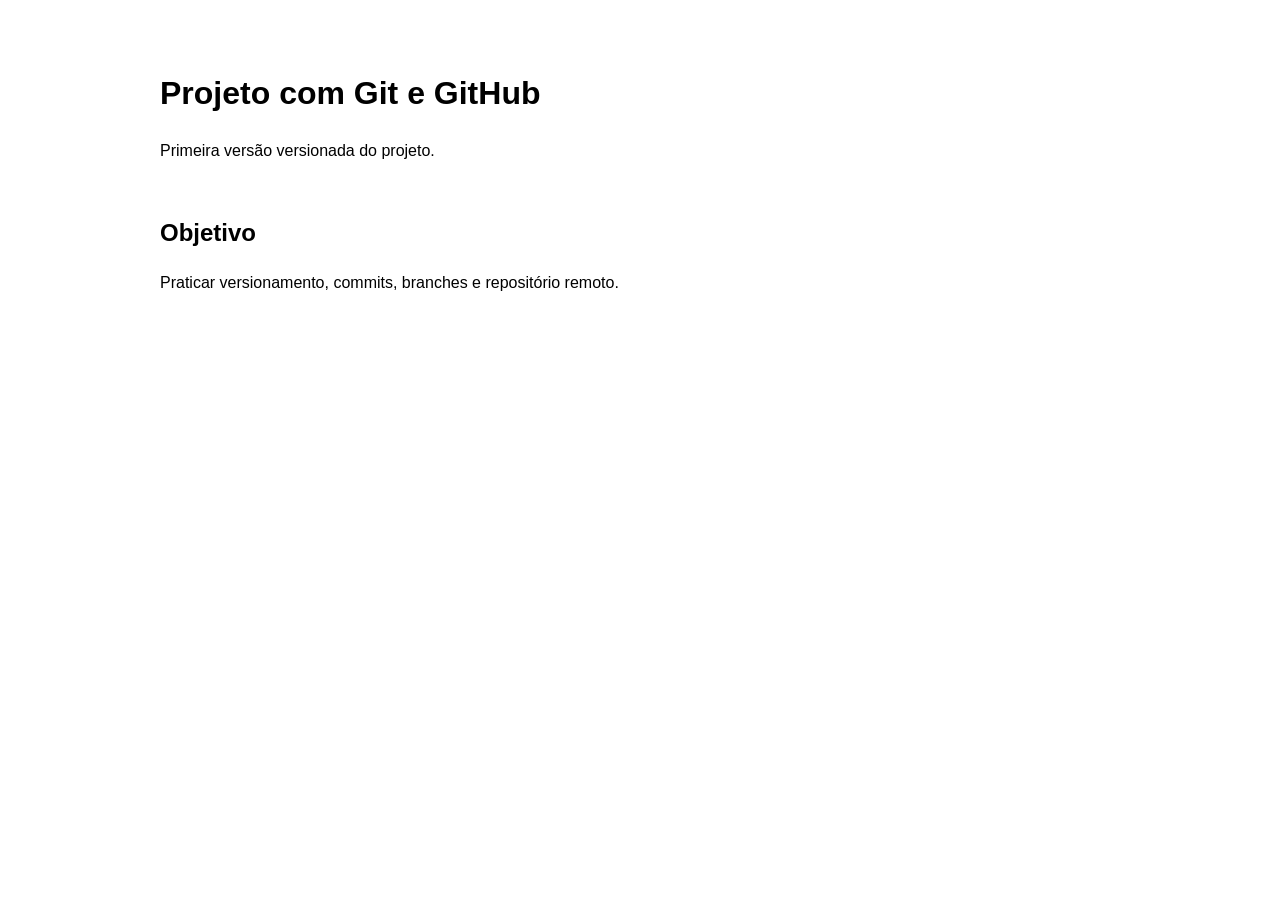
==== index.html @ d48066b3 "Cria estrutura inical do projeto" ====
<!doctype html>
<html lang="pt-BR">
  <head>
    <meta charset="UTF-8" />
    <meta name="viewport" content="width=device-width, initial-scale=1.0" />
    <title>Projeto com Git e GitHub</title>
    <link rel="stylesheet" href="styles.css" />
  </head>
  <body>
    <header>
      <h1>Projeto com Git e GitHub</h1>
      <p>Primeira versão versionada do projeto.</p>
    </header>

    <main>
      <section>
        <h2>Objetivo</h2>
        <p>Praticar versionamento, commits, branches e repositório remoto.</p>
      </section>
    </main>
  </body>
</html>
---- styles.css ----
body {
  margin: 0;
  font-family: Arial, Helvetica, sans-serif;
  line-height: 1.5;
}

header,
main {
  width: min(92%, 60rem);
  margin: 0 auto;
}

header {
  padding: 3rem 0 1rem;
}
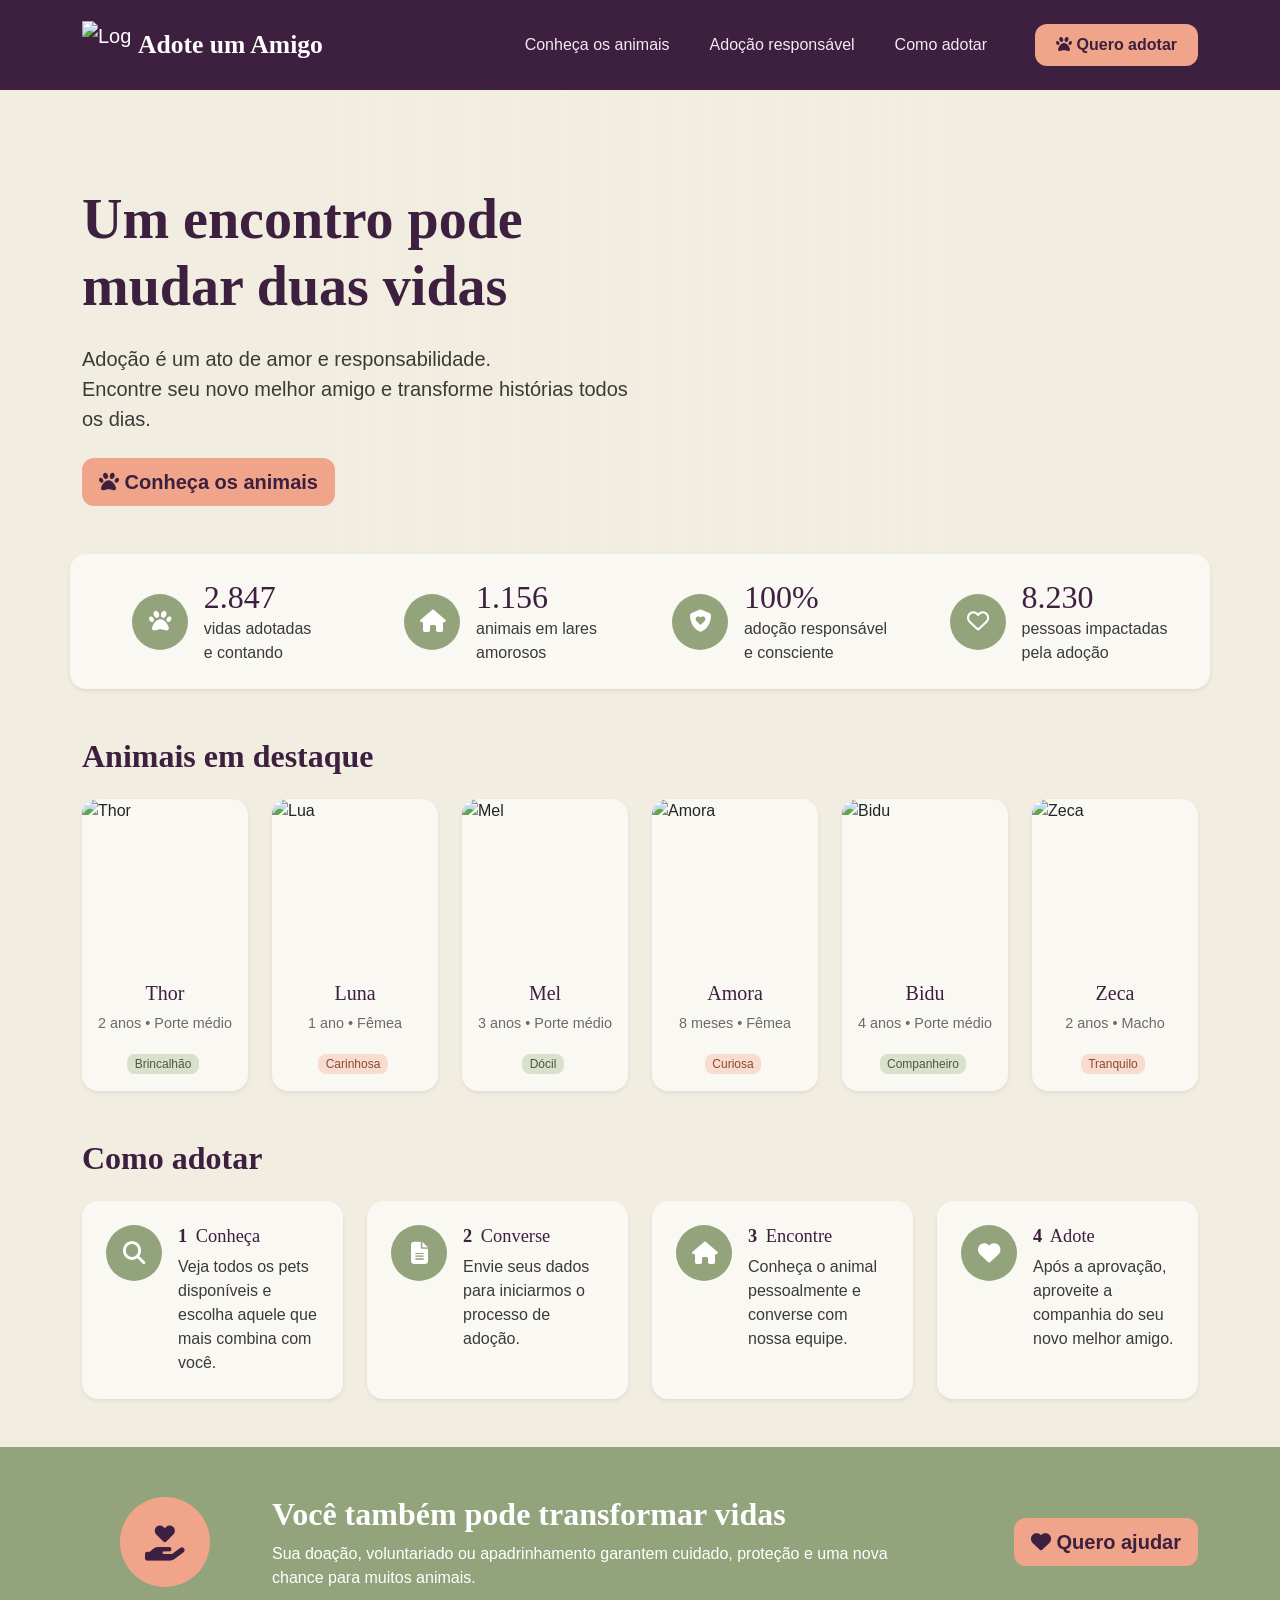
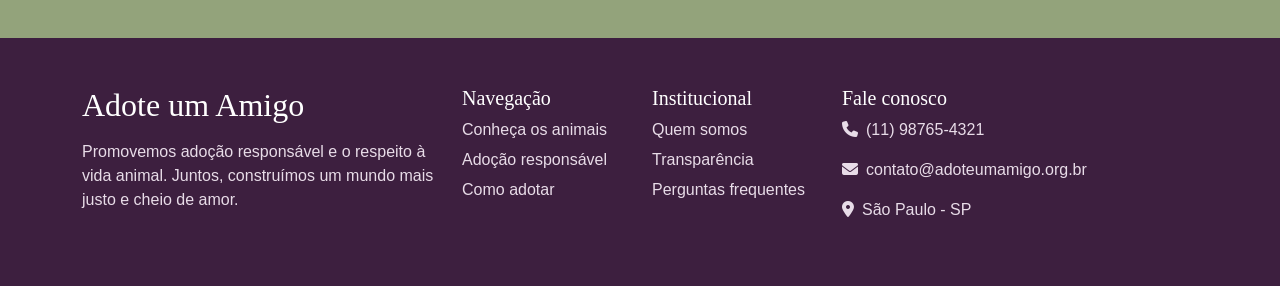
==== commit e8d31c28: "Atualização de Página principal" ====
--- a/index.html
+++ b/index.html
@@ -1,22 +1,282 @@
-<!doctype html>
+<!DOCTYPE html>
 <html lang="pt-BR">
-  <head>
-    <meta charset="UTF-8" />
-    <meta name="viewport" content="width=device-width, initial-scale=1.0" />
-    <title>Projeto com Git e GitHub</title>
-    <link rel="stylesheet" href="styles.css" />
-  </head>
-  <body>
-    <header>
-      <h1>Projeto com Git e GitHub</h1>
-      <p>Primeira versão versionada do projeto.</p>
+
+<head>
+    <meta charset="UTF-8">
+    <meta name="viewport" content="width=device-width, initial-scale=1.0">
+    <title>Adote um Amigo</title>
+    <link href="https://cdn.jsdelivr.net/npm/bootstrap@5.3.8/dist/css/bootstrap.min.css" rel="stylesheet"
+        integrity="sha384-sRIl4kxILFvY47J16cr9ZwB07vP4J8+LH7qKQnuqkuIAvNWLzeN8tE5YBujZqJLB" crossorigin="anonymous">
+    <link rel="stylesheet" href="https://cdnjs.cloudflare.com/ajax/libs/font-awesome/6.7.2/css/all.min.css">
+    <link rel="stylesheet" href="styles.css">
+</head>
+
+<body>
+    <header class="navbar navbar-expand-lg navbar-dark cabecalho py-3">
+        <div class="container">
+            <a class="navbar-brand d-flex align-items-center gap-2" href="#">
+                <img src="imagens/logo.png" class="logo" alt="Logo Adote um Amigo">
+                <span class="titulo-logo">Adote um Amigo</span>
+            </a>
+
+            <div id="menu">
+                <ul class="navbar-nav align-items-center gap-lg-4">
+                    <li class="nav-item">
+                        <a class="nav-link" href="animais.html">Conheça os animais</a>
+                    </li>
+                    <li class="nav-item">
+                        <a class="nav-link" href="#adresponsavel">Adoção responsável</a>
+                    </li>
+                    <li class="nav-item">
+                        <a class="nav-link" href="#cmadotar">Como adotar</a>
+                    </li>
+                    <li class="nav-item ms-lg-3">
+                        <a href="animais.html" class="btn botao-adotar">
+                            <i class="fa-solid fa-paw"></i>
+                            Quero adotar
+                        </a>
+                    </li>
+                </ul>
+            </div>
+        </div>
     </header>
 
-    <main>
-      <section>
-        <h2>Objetivo</h2>
-        <p>Praticar versionamento, commits, branches e repositório remoto.</p>
-      </section>
-    </main>
-  </body>
+    <section id="adresponsavel" class="banner">
+        <div class="container py-5">
+            <div class="row py-lg-5">
+                <div class="col-lg-6">
+                    <h1 class="titulo-banner">
+                        Um encontro pode<br>
+                        mudar duas vidas
+                    </h1>
+                    <p class="fs-5 my-4">
+                        Adoção é um ato de amor e responsabilidade.<br>
+                        Encontre seu novo melhor amigo e transforme histórias todos os dias.
+                    </p>
+                    <a href="animais.html" class="btn btn-lg botao-conhecer">
+                        <i class="fa-solid fa-paw"></i>
+                        Conheça os animais
+                    </a>
+                </div>
+            </div>
+        </div>
+    </section>
+
+    <section class="container estatisticas shadow-sm rounded-4 p-4">
+        <div class="row gy-4 text-center text-md-start">
+            <div class="col-md-3 d-flex align-items-center justify-content-center gap-3">
+                <span class="icone-estatistica">
+                    <i class="fa-solid fa-paw"></i>
+                </span>
+                <div>
+                    <h2 class="mb-0">2.847</h2>
+                    <p class="mb-0">vidas adotadas<br>e contando</p>
+                </div>
+            </div>
+            <div class="col-md-3 d-flex align-items-center justify-content-center gap-3">
+                <span class="icone-estatistica">
+                    <i class="fa-solid fa-house"></i>
+                </span>
+                <div>
+                    <h2 class="mb-0">1.156</h2>
+                    <p class="mb-0">animais em lares<br>amorosos</p>
+                </div>
+            </div>
+            <div class="col-md-3 d-flex align-items-center justify-content-center gap-3">
+                <span class="icone-estatistica">
+                    <i class="fa-solid fa-shield-heart"></i>
+                </span>
+                <div>
+                    <h2 class="mb-0">100%</h2>
+                    <p class="mb-0">adoção responsável<br>e consciente</p>
+                </div>
+            </div>
+            <div class="col-md-3 d-flex align-items-center justify-content-center gap-3">
+                <span class="icone-estatistica">
+                    <i class="fa-regular fa-heart"></i>
+                </span>
+                <div>
+                    <h2 class="mb-0">8.230</h2>
+                    <p class="mb-0">pessoas impactadas<br>pela adoção</p>
+                </div>
+            </div>
+        </div>
+
+    </section>
+
+    <section class="container my-5">
+        <div class="d-flex justify-content-between align-items-center mb-4">
+            <h2 class="titulo-secao mb-0">Animais em destaque</h2>
+        </div>
+        <div class="row gy-4">
+            <div class="col-lg-2 col-md-4 col-sm-6">
+                <div class="card h-100 shadow-sm border-0 rounded-4">
+                    <img src="imagens/thor.jpg" class="card-img-top" alt="Thor">
+                    <div class="card-body text-center">
+                        <h5 class="card-title">Thor</h5>
+                        <p class="card-text">2 anos • Porte médio</p>
+                        <span class="badge tag-verde">Brincalhão</span>
+                    </div>
+                </div>
+            </div>
+            <div class="col-lg-2 col-md-4 col-sm-6">
+                <div class="card h-100 shadow-sm border-0 rounded-4">
+                    <img src="imagens/luna.jpg" class="card-img-top" alt="Lua">
+                    <div class="card-body text-center">
+                        <h5 class="card-title">Luna</h5>
+                        <p class="card-text">1 ano • Fêmea</p>
+                        <span class="badge tag-salmao">Carinhosa</span>
+                    </div>
+                </div>
+            </div>
+            <div class="col-lg-2 col-md-4 col-sm-6">
+                <div class="card h-100 shadow-sm border-0 rounded-4">
+                    <img src="imagens/mel.jpg" class="card-img-top" alt="Mel">
+                    <div class="card-body text-center">
+                        <h5 class="card-title">Mel</h5>
+                        <p class="card-text">3 anos • Porte médio</p>
+                        <span class="badge tag-verde">Dócil</span>
+                    </div>
+                </div>
+            </div>
+            <div class="col-lg-2 col-md-4 col-sm-6">
+                <div class="card h-100 shadow-sm border-0 rounded-4">
+                    <img src="imagens/amora.jpg" class="card-img-top" alt="Amora">
+                    <div class="card-body text-center">
+                        <h5 class="card-title">Amora</h5>
+                        <p class="card-text">8 meses • Fêmea</p>
+                        <span class="badge tag-salmao">Curiosa</span>
+                    </div>
+                </div>
+            </div>
+            <div class="col-lg-2 col-md-4 col-sm-6">
+                <div class="card h-100 shadow-sm border-0 rounded-4">
+                    <img src="imagens/bidu.jpg" class="card-img-top" alt="Bidu">
+                    <div class="card-body text-center">
+                        <h5 class="card-title">Bidu</h5>
+                        <p class="card-text">4 anos • Porte médio</p>
+                        <span class="badge tag-verde">Companheiro</span>
+                    </div>
+                </div>
+            </div>
+            <div class="col-lg-2 col-md-4 col-sm-6">
+                <div class="card h-100 shadow-sm border-0 rounded-4">
+                    <img src="imagens/zeca.jpg" class="card-img-top" alt="Zeca">
+                    <div class="card-body text-center">
+                        <h5 class="card-title">Zeca</h5>
+                        <p class="card-text">2 anos • Macho</p>
+                        <span class="badge tag-salmao">Tranquilo</span>
+                    </div>
+                </div>
+            </div>
+        </div>
+    </section>
+
+    <section id="cmadotar" class="container my-5">
+        <h2 class="titulo-secao mb-4">Como adotar</h2>
+        <div class="row gy-4">
+            <div class="col-lg-3 col-md-6">
+                <div class="passo shadow-sm rounded-4 p-4 h-100 d-flex gap-3">
+                    <span class="icone-passo">
+                        <i class="fa-solid fa-magnifying-glass"></i>
+                    </span>
+                    <div>
+                        <h4><span class="numero-passo">1</span> Conheça</h4>
+                        <p class="mb-0">Veja todos os pets disponíveis e escolha aquele que mais combina com você.</p>
+                    </div>
+                </div>
+            </div>
+            <div class="col-lg-3 col-md-6">
+                <div class="passo shadow-sm rounded-4 p-4 h-100 d-flex gap-3">
+                    <span class="icone-passo">
+                        <i class="fa-solid fa-file-lines"></i>
+                    </span>
+                    <div>
+                        <h4><span class="numero-passo">2</span> Converse</h4>
+                        <p class="mb-0">Envie seus dados para iniciarmos o processo de adoção.</p>
+                    </div>
+                </div>
+            </div>
+            <div class="col-lg-3 col-md-6">
+                <div class="passo shadow-sm rounded-4 p-4 h-100 d-flex gap-3">
+                    <span class="icone-passo">
+                        <i class="fa-solid fa-house"></i>
+                    </span>
+                    <div>
+                        <h4><span class="numero-passo">3</span> Encontre</h4>
+                        <p class="mb-0">Conheça o animal pessoalmente e converse com nossa equipe.</p>
+                    </div>
+                </div>
+            </div>
+            <div class="col-lg-3 col-md-6">
+                <div class="passo shadow-sm rounded-4 p-4 h-100 d-flex gap-3">
+                    <span class="icone-passo">
+                        <i class="fa-solid fa-heart"></i>
+                    </span>
+                    <div>
+                        <h4><span class="numero-passo">4</span> Adote</h4>
+                        <p class="mb-0">Após a aprovação, aproveite a companhia do seu novo melhor amigo.</p>
+                    </div>
+                </div>
+            </div>
+        </div>
+    </section>
+
+    <section class="faixa-ajuda py-5">
+        <div class="container">
+            <div class="row align-items-center gy-4">
+                <div class="col-lg-2 text-center">
+                    <span class="icone-ajuda">
+                        <i class="fa-solid fa-hand-holding-heart"></i>
+                    </span>
+                </div>
+                <div class="col-lg-7">
+                    <h2>Você também pode transformar vidas</h2>
+                    <p class="mb-0">Sua doação, voluntariado ou apadrinhamento garantem cuidado, proteção e uma nova
+                        chance para muitos animais.</p>
+                </div>
+                <div class="col-lg-3 text-lg-end text-center">
+                    <a href="#" class="btn btn-lg botao-ajudar">
+                        <i class="fa-solid fa-heart"></i>
+                        Quero ajudar
+                    </a>
+                </div>
+            </div>
+        </div>
+    </section>
+
+    <footer class="rodape py-5">
+        <div class="container">
+            <div class="row gy-4">
+                <div class="col-lg-4">
+                    <h2 class="mb-3">Adote um Amigo</h2>
+                    <p>Promovemos adoção responsável e o respeito à vida animal. Juntos, construímos um mundo mais justo
+                        e cheio de amor.</p>
+                </div>
+                <div class="col-lg-2 col-md-4">
+                    <h5>Navegação</h5>
+                    <ul class="list-unstyled">
+                        <li><a href="animais.html">Conheça os animais</a></li>
+                        <li><a href="#adresponsavel">Adoção responsável</a></li>
+                        <li><a href="#cmadotar">Como adotar</a></li>
+                    </ul>
+                </div>
+                <div class="col-lg-2 col-md-4">
+                    <h5>Institucional</h5>
+                    <ul class="list-unstyled">
+                        <li><a href="#">Quem somos</a></li>
+                        <li><a href="#">Transparência</a></li>
+                        <li><a href="#">Perguntas frequentes</a></li>
+                    </ul>
+                </div>
+                <div class="col-lg-4">
+                    <h5>Fale conosco</h5>
+                    <p><i class="fa-solid fa-phone me-2"></i>(11) 98765-4321</p>
+                    <p><i class="fa-solid fa-envelope me-2"></i>contato@adoteumamigo.org.br</p>
+                    <p><i class="fa-solid fa-location-dot me-2"></i>São Paulo - SP</p>
+                </div>
+            </div>
+        </div>
+    </footer>
+</body>
 </html>
--- a/styles.css
+++ b/styles.css
@@ -1,15 +1,333 @@
+:root {
+    --roxo: #3d1f3f;
+    --roxo-claro: #57315a;
+    --creme: #f2ede1;
+    --salmao: #f0a58a;
+    --salmao-escuro: #e08d6f;
+    --verde: #93a37b;
+    --branco-suave: #faf8f2;
+}
+
 body {
-  margin: 0;
-  font-family: Arial, Helvetica, sans-serif;
-  line-height: 1.5;
-}
-
-header,
-main {
-  width: min(92%, 60rem);
-  margin: 0 auto;
-}
-
-header {
-  padding: 3rem 0 1rem;
+    background-color: var(--creme);
+    font-family: "Segoe UI", Arial, sans-serif;
+    color: #3a3a3a;
+}
+
+h1,
+h2,
+h4,
+h5,
+.titulo-logo,
+.card-title {
+    font-family: Georgia, "Times New Roman", serif;
+    color: var(--roxo);
+}
+
+.cabecalho {
+    background-color: var(--roxo);
+}
+
+.logo {
+    width: 48px;
+    height: 48px;
+    object-fit: contain;
+}
+
+.titulo-logo {
+    font-size: 1.6rem;
+    font-weight: bold;
+    color: #fff;
+}
+
+.cabecalho .nav-link {
+    color: #f3e9f3;
+    font-weight: 500;
+}
+
+.cabecalho .nav-link:hover {
+    color: var(--salmao);
+}
+
+.botao-adotar {
+    background-color: var(--salmao);
+    color: var(--roxo);
+    font-weight: 600;
+    border-radius: 0.75rem;
+    padding: 0.5rem 1.25rem;
+}
+
+.botao-adotar:hover {
+    background-color: var(--salmao-escuro);
+    color: var(--roxo);
+}
+
+.banner {
+    background:
+        linear-gradient(90deg, rgba(242, 237, 225, 0.95) 25%, rgba(242, 237, 225, 0.55) 50%, rgba(242, 237, 225, 0) 75%),
+        url("imagens/banner.jpg") center / cover no-repeat;
+}
+
+.titulo-banner {
+    font-size: 3.5rem;
+    font-weight: bold;
+}
+
+.badge.tag-verde {
+    background-color: #d9e0cc;
+    color: #4b5b3a;
+    font-weight: 500;
+    margin-right: 0.25rem;
+    padding: 0.35em 0.6em;
+    border-radius: 0.5rem;
+}
+.badge.tag-salmao {
+    background-color: #f8dcd0;
+    color: #8a4a35;
+    font-weight: 500;
+    margin-right: 0.25rem;
+    padding: 0.35em 0.6em;
+    border-radius: 0.5rem;
+}
+
+.botao-conhecer {
+    background-color: var(--salmao);
+    color: var(--roxo);
+    font-weight: 600;
+    border-radius: 0.75rem;
+}
+
+.botao-conhecer:hover {
+    background-color: var(--salmao-escuro);
+    color: var(--roxo);
+}
+
+.estatisticas {
+    background-color: var(--branco-suave);
+    margin-top: -3rem;
+    position: relative;
+}
+
+.icone-estatistica,
+.icone-passo {
+    background-color: var(--verde);
+    color: #fff;
+    width: 56px;
+    height: 56px;
+    min-width: 56px;
+    border-radius: 50%;
+    display: inline-flex;
+    align-items: center;
+    justify-content: center;
+    font-size: 1.4rem;
+}
+
+.titulo-secao {
+    font-weight: bold;
+}
+
+.ver-todos:hover {
+    text-decoration: underline;
+}
+
+.card {
+    background-color: var(--branco-suave);
+    overflow: hidden;
+}
+
+.card-img-top {
+    aspect-ratio: 1 / 1;
+    object-fit: cover;
+}
+
+.card-text {
+    color: #6b6b6b;
+    font-size: 0.9rem;
+}
+
+.passo {
+    background-color: var(--branco-suave);
+}
+
+.passo h4 {
+    font-size: 1.15rem;
+}
+
+.numero-passo {
+    color: var(--roxo);
+    font-weight: bold;
+    margin-right: 0.25rem;
+}
+
+.faixa-ajuda {
+    background-color: var(--verde);
+    color: #fff;
+}
+
+.faixa-ajuda h2 {
+    color: #fff;
+    font-weight: bold;
+}
+
+.icone-ajuda {
+    background-color: var(--salmao);
+    color: var(--roxo);
+    width: 90px;
+    height: 90px;
+    border-radius: 50%;
+    display: inline-flex;
+    align-items: center;
+    justify-content: center;
+    font-size: 2.2rem;
+}
+
+.botao-ajudar {
+    background-color: var(--salmao);
+    color: var(--roxo);
+    font-weight: 600;
+    border-radius: 0.75rem;
+}
+
+.botao-ajudar:hover {
+    background-color: var(--salmao-escuro);
+    color: var(--roxo);
+}
+
+.rodape {
+    background-color: var(--roxo);
+    color: #e8dce8;
+}
+
+.rodape h2,
+.rodape h5 {
+    color: #fff;
+}
+
+.rodape a {
+    color: #e8dce8;
+    text-decoration: none;
+}
+
+.rodape a:hover {
+    color: var(--salmao);
+}
+
+.rodape li {
+    margin-bottom: 0.4rem;
+}
+
+@media (max-width:768px){
+
+.logo{
+flex-direction:column;
+gap:8px;
+}
+
+.logo h2{
+font-size:26px;
+text-align:center;
+}
+
+.logo img{
+height:75px;
+}
+
+nav ul{
+flex-direction:column;
+gap:12px;
+align-items:center;
+}
+
+.botao-adotar{
+width:220px;
+text-align:center;
+}
+
+.mudança{
+padding:35px 20px;
+}
+
+.mudança h1{
+font-size:36px;
+line-height:42px;
+text-align:center;
+}
+
+.mudança p{
+font-size:17px;
+line-height:28px;
+text-align:center;
+}
+
+.botao{
+display:flex;
+justify-content:center;
+}
+
+.estatisticas{
+padding:20px;
+}
+
+.item{
+width:100%;
+justify-content:center;
+text-align:center;
+flex-direction:column;
+}
+
+.item h3{
+font-size:32px;
+}
+
+.item p{
+max-width:100%;
+}
+
+.titulo h2{
+font-size:34px;
+text-align:center;
+}
+
+.cards{
+flex-direction:column;
+align-items:center;
+}
+
+.card-animais{
+width:100%;
+max-width:360px;
+}
+
+.passo{
+width:100%;
+}
+
+.ajudar-texto h2{
+font-size:30px;
+text-align:center;
+}
+
+.ajudar-texto p{
+font-size:17px;
+text-align:center;
+}
+
+.btn-ajudar{
+width:100%;
+justify-content:center;
+}
+
+.footer-container{
+flex-direction:column;
+text-align:center;
+}
+
+.footer-col{
+width:100%;
+}
+
+.footer-col h2{
+font-size:34px;
+}
+
 }
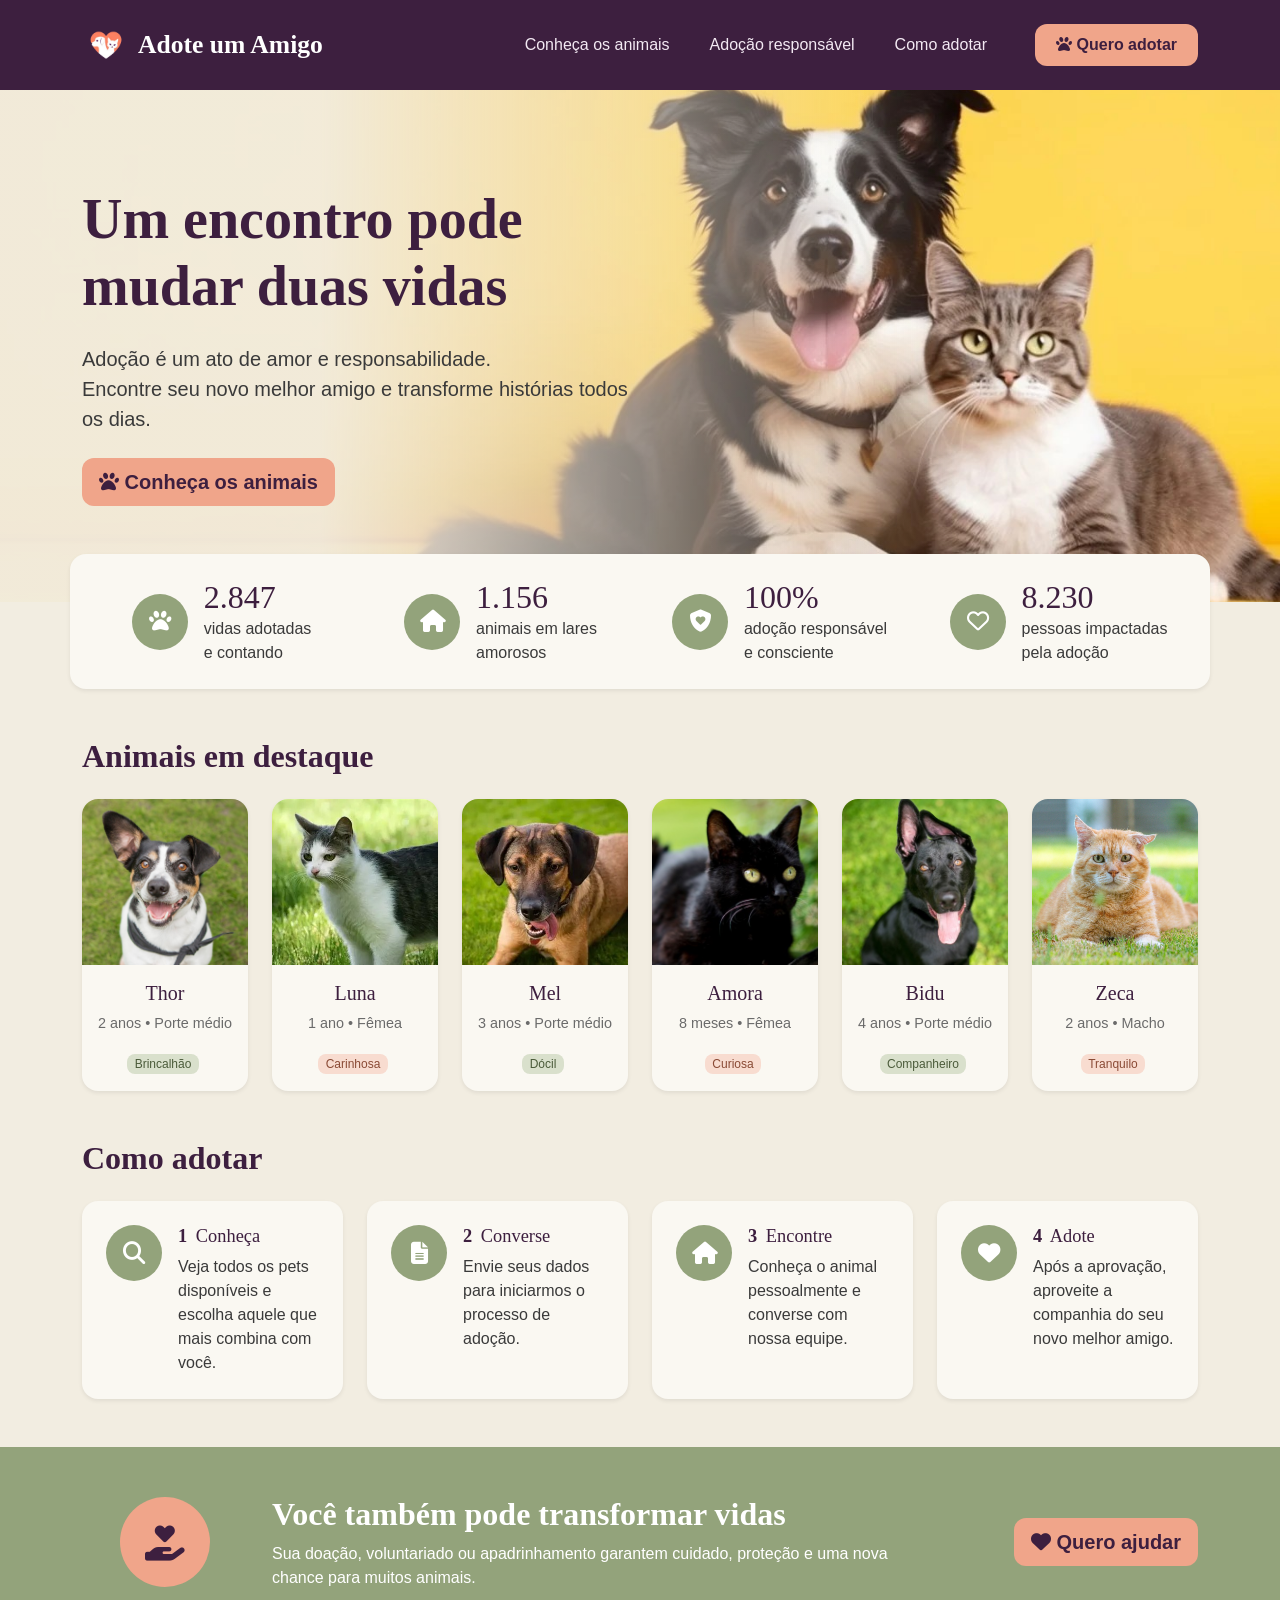
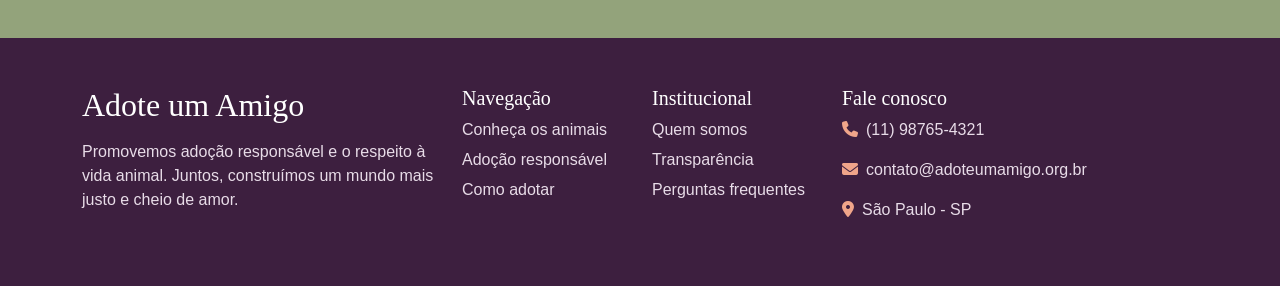
==== commit cdc26a93: "Corrige os links da página principal e dos animais" ====
--- a/index.html
+++ b/index.html
@@ -8,6 +8,7 @@
     <link href="https://cdn.jsdelivr.net/npm/bootstrap@5.3.8/dist/css/bootstrap.min.css" rel="stylesheet"
         integrity="sha384-sRIl4kxILFvY47J16cr9ZwB07vP4J8+LH7qKQnuqkuIAvNWLzeN8tE5YBujZqJLB" crossorigin="anonymous">
     <link rel="stylesheet" href="https://cdnjs.cloudflare.com/ajax/libs/font-awesome/6.7.2/css/all.min.css">
+    <link rel="stylesheet" href="base.css">
     <link rel="stylesheet" href="styles.css">
 </head>
 
@@ -25,7 +26,7 @@
                         <a class="nav-link" href="animais.html">Conheça os animais</a>
                     </li>
                     <li class="nav-item">
-                        <a class="nav-link" href="#adresponsavel">Adoção responsável</a>
+                        <a class="nav-link" href="./animais.html#adresponsavel">Adoção responsável</a>
                     </li>
                     <li class="nav-item">
                         <a class="nav-link" href="#cmadotar">Como adotar</a>
--- a/base.css
+++ b/base.css
@@ -0,0 +1,107 @@
+:root {
+    --roxo: #3d1f3f;
+    --creme: #f2ede1;
+    --salmao: #f0a58a;
+    --salmao-escuro: #e08d6f;
+    --salmao-claro: #f8dcd0;
+    --verde: #93a37b;
+    --verde-claro: #d9e0cc;
+    --branco-suave: #faf8f2;
+}
+
+body {
+    background-color: var(--creme);
+    font-family: "Segoe UI", Arial, sans-serif;
+    color: #3a3a3a;
+}
+
+h1, h2, h3, h4, h5, h6,
+.titulo-logo,
+.card-title {
+    font-family: Georgia, "Times New Roman", serif;
+    color: var(--roxo);
+}
+
+.cabecalho {
+    background-color: var(--roxo);
+}
+
+.logo {
+    width: 48px;
+    height: 48px;
+    object-fit: contain;
+}
+
+.titulo-logo {
+    font-size: 1.6rem;
+    font-weight: bold;
+    color: #fff;
+}
+
+.cabecalho .nav-link {
+    color: #f3e9f3;
+    font-weight: 500;
+}
+
+.cabecalho .nav-link:hover {
+    color: var(--salmao);
+}
+
+.botao-adotar {
+    background-color: var(--salmao);
+    color: var(--roxo);
+    font-weight: 600;
+    border-radius: 0.75rem;
+    padding: 0.5rem 1.25rem;
+}
+
+.botao-adotar:hover {
+    background-color: var(--salmao-escuro);
+    color: var(--roxo);
+}
+
+.badge.tag-verde {
+    background-color: var(--verde-claro);
+    color: #4b5b3a;
+    font-weight: 500;
+    margin-right: 0.25rem;
+    padding: 0.35em 0.6em;
+    border-radius: 0.5rem;
+}
+
+.badge.tag-salmao {
+    background-color: var(--salmao-claro);
+    color: #8a4a35;
+    font-weight: 500;
+    margin-right: 0.25rem;
+    padding: 0.35em 0.6em;
+    border-radius: 0.5rem;
+}
+
+.rodape {
+    background-color: var(--roxo);
+    color: #e8dce8;
+}
+
+.rodape h2,
+.rodape h5 {
+    color: #fff;
+}
+
+.rodape a {
+    color: #e8dce8;
+    text-decoration: none;
+}
+
+.rodape a:hover {
+    color: var(--salmao);
+}
+
+.rodape li {
+    margin-bottom: 0.4rem;
+}
+
+.rodape i {
+    margin-right: 0.4rem;
+    color: var(--salmao);
+}
--- a/styles.css
+++ b/styles.css
@@ -218,6 +218,17 @@
 
 @media (max-width:768px){
 
+header{
+height:auto;
+padding:15px 0;
+}
+
+.container{
+flex-direction:column;
+gap:20px;
+height:auto;
+}
+
 .logo{
 flex-direction:column;
 gap:8px;
